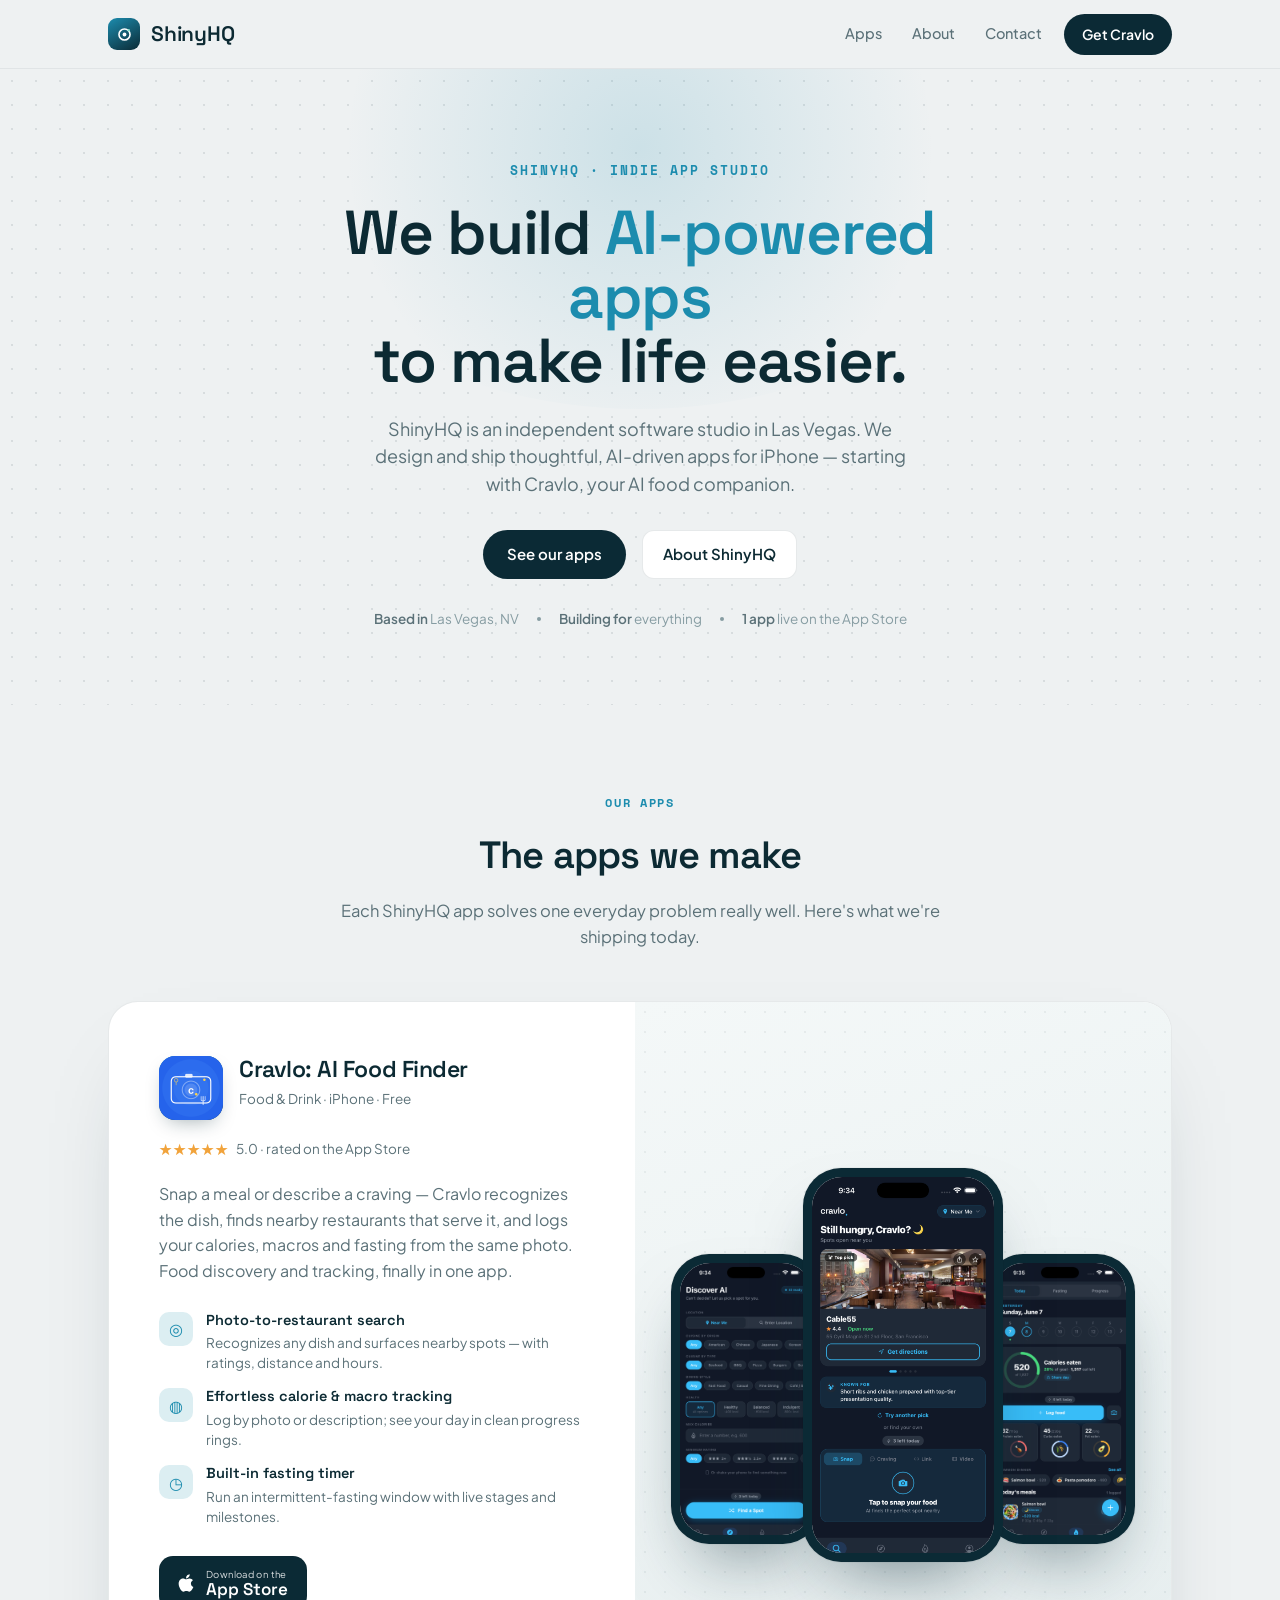
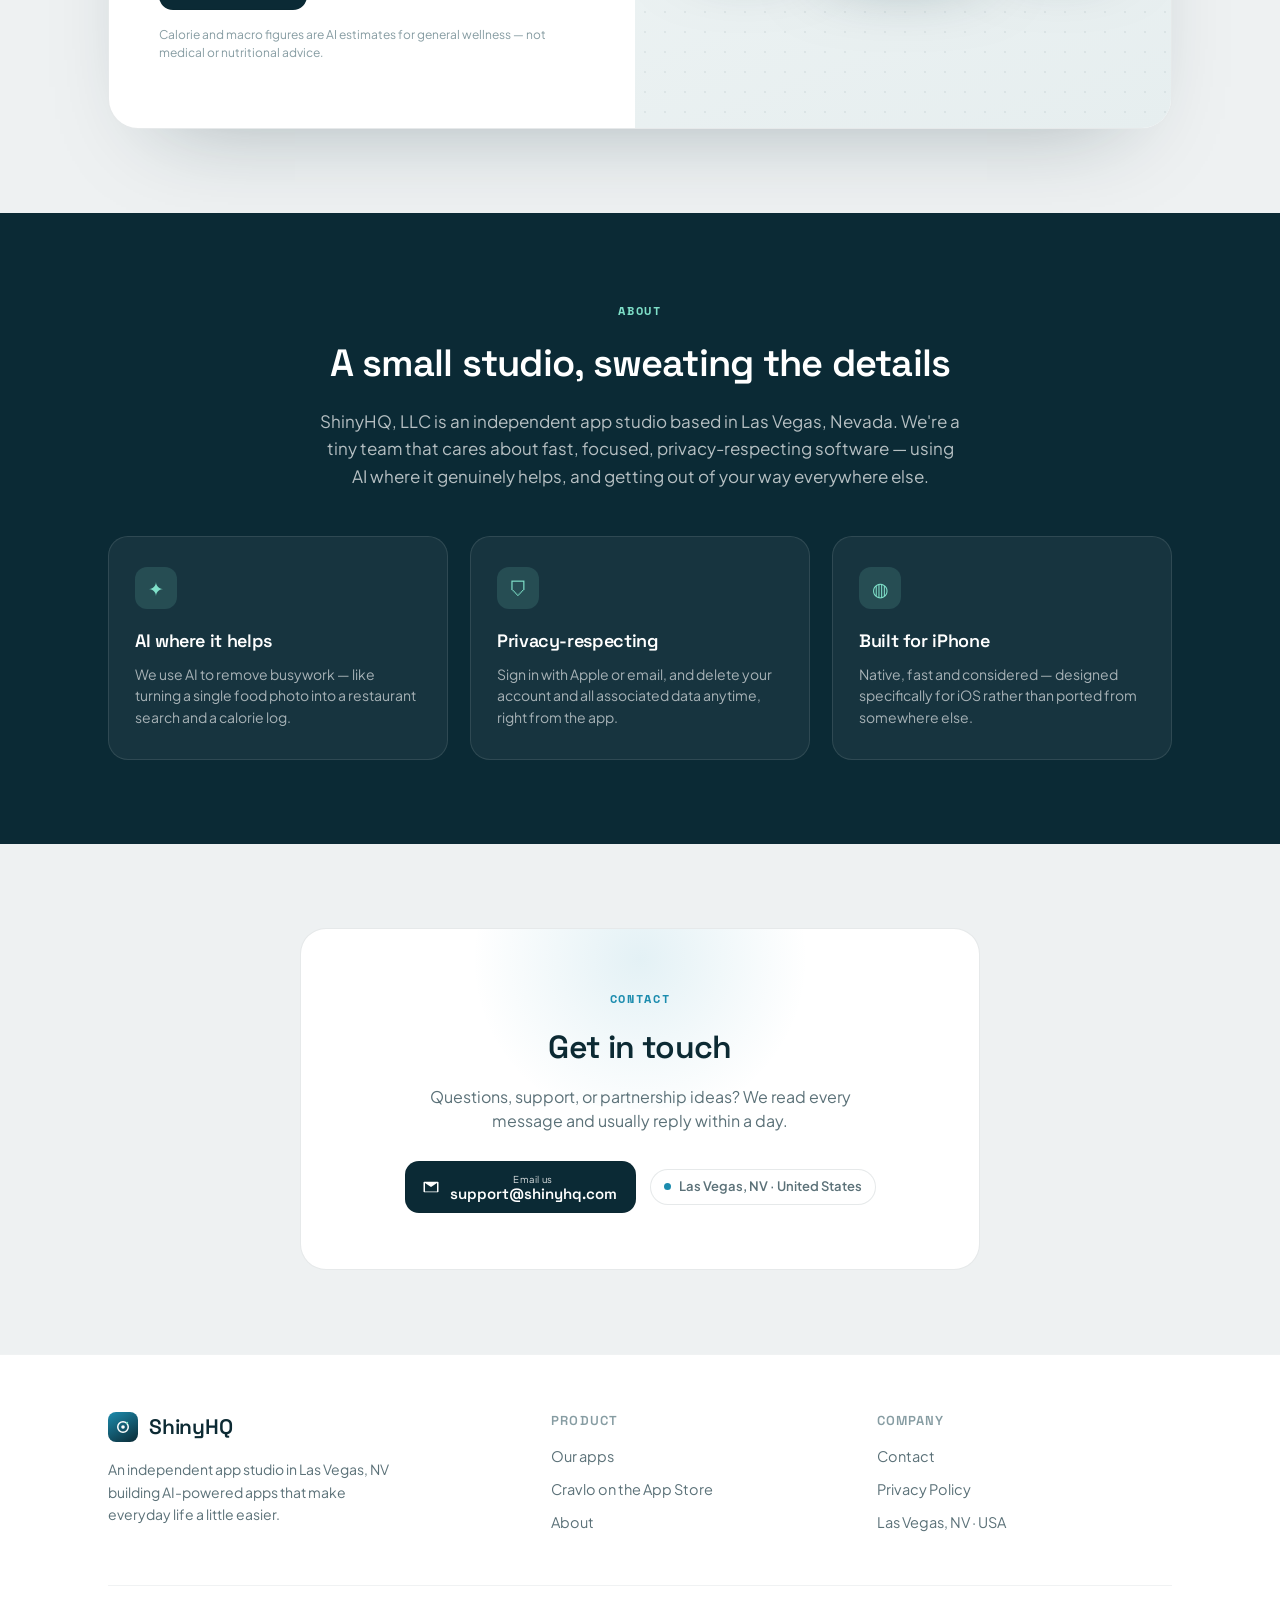
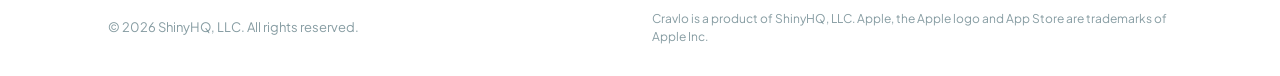
==== index.html @ 522a0149 "main html" ====
<!doctype html>
<html lang="en">
<head>
<meta charset="utf-8" />
<meta name="viewport" content="width=device-width, initial-scale=1" />
<title>ShinyHQ — We build AI-powered apps</title>
<meta name="description" content="ShinyHQ, LLC is an independent app studio in Las Vegas, NV building AI-powered apps that make everyday life easier. Maker of Cravlo: AI Food Finder." />
<link rel="preconnect" href="https://fonts.googleapis.com" />
<link rel="preconnect" href="https://fonts.gstatic.com" crossorigin />
<link href="https://fonts.googleapis.com/css2?family=Space+Grotesk:wght@400;500;600;700&family=Plus+Jakarta+Sans:wght@400;500;600;700&family=Space+Mono:wght@400;700&display=swap" rel="stylesheet" />
<link rel="icon" href="assets/favicon.svg" type="image/svg+xml" />
<link rel="apple-touch-icon" href="assets/cravlo-icon.png" />
<meta property="og:title" content="ShinyHQ — We build AI-powered apps" />
<meta property="og:description" content="An independent app studio in Las Vegas, NV. Maker of Cravlo: AI Food Finder." />
<meta property="og:type" content="website" />
<meta name="theme-color" content="#0B2A35" />
<!--
  ShinyHQ, LLC — standalone organization website for GitHub Pages.
  Self-contained: only relative assets (assets/*) + Google Fonts CDN.
  Just serve this folder as-is; index.html loads at the site root.
-->
<style>
  :root{
    --bg:#EEF1F2; --paper:#fff; --paper-2:#F6F8F8;
    --ink:#0C2A33; --ink-2:#5B7178; --ink-3:#869CA2;
    --navy:#0B2A35; --teal:#1C8CAE; --teal-soft:#DCEEF2;
    --mint:#7FE0C9; --line:rgba(12,42,51,.10); --line-2:rgba(12,42,51,.06);
    --maxw:1120px;
  }
  *{box-sizing:border-box}
  html{scroll-behavior:smooth}
  body{margin:0;font-family:'Plus Jakarta Sans',sans-serif;color:var(--ink);background:var(--bg);
    -webkit-font-smoothing:antialiased;line-height:1.5}
  a{text-decoration:none;color:inherit}
  h1,h2,h3{font-family:'Space Grotesk',sans-serif;font-weight:600;letter-spacing:-.02em;margin:0}
  .wrap{max-width:var(--maxw);margin:0 auto;padding:0 28px}
  .mono{font-family:'Space Mono',monospace}

  /* ---------- shared atoms ---------- */
  .mark{display:inline-flex;align-items:center;justify-content:center;
    background:linear-gradient(150deg,var(--teal),#0B2A35);flex-shrink:0}
  .wordmark{display:inline-flex;align-items:center;gap:11px;font-family:'Space Grotesk',sans-serif;
    font-weight:600;font-size:21px;letter-spacing:-.01em;color:var(--ink)}
  .badge{display:inline-flex;align-items:center;gap:10px;padding:10px 18px 10px 16px;border-radius:14px;
    background:var(--navy);border:1px solid rgba(0,0,0,.06);transition:transform .15s ease, box-shadow .15s ease}
  .badge:hover{transform:translateY(-1px);box-shadow:0 12px 26px -12px rgba(11,42,53,.5)}
  .badge svg{fill:#fff;flex-shrink:0}
  .badge .b-sm{display:block;font-size:9.5px;letter-spacing:.04em;color:rgba(255,255,255,.85)}
  .badge .b-lg{display:block;font-size:17px;font-weight:600;color:#fff;font-family:'Space Grotesk',sans-serif;line-height:1.05}
  .pill{display:inline-flex;align-items:center;gap:8px;background:var(--navy);color:#fff;font-size:14px;
    font-weight:600;padding:10px 18px;border-radius:999px;transition:transform .15s ease}
  .pill:hover{transform:translateY(-1px)}
  .chip{display:inline-flex;align-items:center;gap:8px;font-size:13px;font-weight:600;color:var(--ink-2);
    background:var(--paper);border:1px solid var(--line);padding:7px 13px;border-radius:999px}
  .dot{width:7px;height:7px;border-radius:50%;background:var(--teal);flex-shrink:0}

  /* ---------- nav ---------- */
  header.nav{position:sticky;top:0;z-index:40;background:rgba(238,241,242,.82);
    backdrop-filter:saturate(160%) blur(12px);border-bottom:1px solid var(--line-2)}
  .nav-in{display:flex;align-items:center;justify-content:space-between;height:68px}
  .nav-links{display:flex;align-items:center;gap:30px}
  .nav-links a{font-size:14.5px;font-weight:500;color:var(--ink-2);transition:color .15s}
  .nav-links a:hover{color:var(--ink)}
  .nav-right{display:flex;align-items:center;gap:22px}
  .nav-toggle{display:none;background:none;border:0;cursor:pointer;padding:6px}
  .nav-toggle span{display:block;width:22px;height:2px;background:var(--ink);margin:4px 0;border-radius:2px}

  /* ---------- hero ---------- */
  .hero{position:relative;overflow:hidden;text-align:center;padding:88px 0 76px;
    background-image:radial-gradient(var(--line) 1px,transparent 1px);background-size:24px 24px}
  .hero::before{content:"";position:absolute;top:-180px;left:50%;transform:translateX(-50%);
    width:760px;height:520px;border-radius:50%;
    background:radial-gradient(circle,rgba(28,140,174,.16),transparent 64%);pointer-events:none}
  .hero-in{position:relative;z-index:2;max-width:760px;margin:0 auto}
  .eyebrow{font-family:'Space Mono',monospace;font-size:12.5px;letter-spacing:.16em;color:var(--teal);font-weight:700}
  .hero h1{font-size:62px;line-height:1.03;margin:20px 0 0}
  .hero h1 em{font-style:normal;color:var(--teal)}
  .hero p{font-size:18px;line-height:1.55;color:var(--ink-2);max-width:540px;margin:22px auto 0}
  .hero-cta{display:flex;align-items:center;justify-content:center;gap:16px;margin-top:32px;flex-wrap:wrap}
  .ghost{display:inline-flex;align-items:center;gap:8px;font-size:15px;font-weight:600;color:var(--ink);
    padding:12px 20px;border-radius:12px;border:1px solid var(--line);background:var(--paper);transition:transform .15s, border-color .15s}
  .ghost:hover{transform:translateY(-1px);border-color:var(--teal)}
  .hero-meta{display:flex;align-items:center;justify-content:center;gap:18px;margin-top:30px;flex-wrap:wrap;
    font-size:13.5px;color:var(--ink-3)}
  .hero-meta b{color:var(--ink-2);font-weight:600}
  .meta-sep{width:4px;height:4px;border-radius:50%;background:var(--ink-3)}

  /* ---------- section frame ---------- */
  section.block{padding:84px 0}
  .sec-head{text-align:center;max-width:620px;margin:0 auto 52px}
  .sec-tag{font-family:'Space Mono',monospace;font-size:12px;letter-spacing:.14em;color:var(--teal);font-weight:700}
  .sec-head h2{font-size:38px;margin:14px 0 0}
  .sec-head p{font-size:16.5px;color:var(--ink-2);margin:14px 0 0;line-height:1.55}

  /* ---------- cravlo showcase card ---------- */
  .app-card{background:var(--paper);border:1px solid var(--line);border-radius:30px;overflow:hidden;
    display:grid;grid-template-columns:1fr 1.02fr;box-shadow:0 40px 90px -50px rgba(11,42,53,.35)}
  .app-info{padding:54px 50px}
  .app-id{display:flex;align-items:flex-start;gap:16px}
  .app-icon{width:64px;height:64px;border-radius:16px;overflow:hidden;flex-shrink:0;
    box-shadow:0 8px 20px -8px rgba(11,42,53,.4);background:linear-gradient(150deg,var(--teal),#0B2A35)}
  .app-id h3{font-size:23px;line-height:1.18;text-wrap:balance}
  .app-id .meta{font-size:13.5px;color:var(--ink-2);margin-top:6px}
  .stars{display:inline-flex;align-items:center;gap:7px;margin-top:18px;font-size:13.5px;color:var(--ink-2)}
  .stars .s{color:#F1A33B;letter-spacing:1px;font-size:15px}
  .app-desc{font-size:16px;line-height:1.6;color:var(--ink-2);margin:20px 0 0}
  .feat-list{display:flex;flex-direction:column;gap:14px;margin:26px 0 0}
  .feat{display:flex;gap:13px;align-items:flex-start}
  .feat .fi{width:34px;height:34px;border-radius:10px;background:var(--teal-soft);color:var(--teal);
    display:flex;align-items:center;justify-content:center;flex-shrink:0;font-size:16px}
  .feat b{display:block;font-family:'Space Grotesk',sans-serif;font-size:14.5px;font-weight:600}
  .feat span{display:block;font-size:13.5px;color:var(--ink-2);margin-top:2px;line-height:1.45}
  .app-actions{display:flex;align-items:center;gap:16px;margin-top:30px;flex-wrap:wrap}
  .app-note{font-size:12px;color:var(--ink-3);margin-top:16px;line-height:1.5}

  .app-art{position:relative;background:linear-gradient(160deg,#F4F8F8,#E6EEEF);
    display:flex;align-items:center;justify-content:center;padding:46px 20px;overflow:hidden}
  .app-art::before{content:"";position:absolute;inset:0;
    background-image:radial-gradient(rgba(12,42,51,.06) 1px,transparent 1px);background-size:20px 20px}
  .phones{position:relative;z-index:2;display:flex;align-items:flex-end;gap:0}
  .phone{position:relative;background:#0B2A35;border-radius:38px;padding:9px;flex-shrink:0;
    box-shadow:0 36px 70px -30px rgba(11,42,53,.55),0 0 0 1px rgba(0,0,0,.04)}
  .phone .screen{border-radius:30px;overflow:hidden;background:#fff;display:block}
  .phone .notch{display:none}
  .phone .screen img{width:100%;height:100%;object-fit:cover;object-position:top center;display:block}
  .app-icon img{width:100%;height:100%;object-fit:cover;display:block}
  .phone.lg{width:200px;z-index:2}
  .phone.lg .screen{width:182px;height:376px}
  .phone.sm{width:150px;margin-bottom:18px;z-index:1}
  .phone.sm .screen{width:132px;height:272px}
  .phones .phone.sm:first-child{margin-right:-18px}
  .phones .phone.sm:last-child{margin-left:-18px}

  /* ---------- about ---------- */
  .about{background:var(--navy);color:#fff;border-radius:0}
  .about .sec-tag{color:var(--mint)}
  .about h2{color:#fff}
  .about-grid{display:grid;grid-template-columns:repeat(3,1fr);gap:22px;margin-top:8px}
  .vcard{background:rgba(255,255,255,.05);border:1px solid rgba(255,255,255,.10);border-radius:20px;padding:30px 26px}
  .vcard .vi{width:42px;height:42px;border-radius:12px;background:rgba(127,224,201,.14);color:var(--mint);
    display:flex;align-items:center;justify-content:center;font-size:19px;margin-bottom:18px}
  .vcard h3{font-size:18px;color:#fff}
  .vcard p{font-size:14px;color:rgba(255,255,255,.62);margin:10px 0 0;line-height:1.55}
  .about-lead{max-width:640px;margin:0 auto 46px;text-align:center}
  .about-lead p{font-size:17px;color:rgba(255,255,255,.7);margin:16px 0 0;line-height:1.6}

  /* ---------- contact ---------- */
  .contact{text-align:center}
  .contact-card{background:var(--paper);border:1px solid var(--line);border-radius:26px;padding:56px 40px;
    max-width:680px;margin:0 auto;position:relative;overflow:hidden}
  .contact-card::before{content:"";position:absolute;top:-120px;left:50%;transform:translateX(-50%);
    width:420px;height:300px;border-radius:50%;background:radial-gradient(circle,rgba(28,140,174,.12),transparent 65%)}
  .contact-card>*{position:relative;z-index:2}
  .contact-card h2{font-size:32px}
  .contact-card p{font-size:16px;color:var(--ink-2);margin:14px auto 0;max-width:440px}
  .contact-actions{display:flex;align-items:center;justify-content:center;gap:14px;margin-top:28px;flex-wrap:wrap}

  /* ---------- footer ---------- */
  footer.ft{background:var(--paper);border-top:1px solid var(--line-2);padding:56px 0 30px}
  .ft-top{display:grid;grid-template-columns:1.4fr 1fr 1fr;gap:30px;padding-bottom:40px;border-bottom:1px solid var(--line-2)}
  .ft-brand p{font-size:14px;color:var(--ink-2);margin:16px 0 0;max-width:300px;line-height:1.6}
  .ft-col h4{font-family:'Space Grotesk',sans-serif;font-size:13px;font-weight:600;color:var(--ink-3);
    text-transform:uppercase;letter-spacing:.08em;margin:0 0 16px}
  .ft-col a{display:block;font-size:14.5px;color:var(--ink-2);margin-bottom:11px;transition:color .15s}
  .ft-col a:hover{color:var(--teal)}
  .ft-bot{display:flex;align-items:center;justify-content:space-between;gap:16px;padding-top:24px;flex-wrap:wrap}
  .ft-bot p{font-size:13px;color:var(--ink-3);margin:0}
  .ft-bot .legal{font-size:12px;color:var(--ink-3);max-width:520px;line-height:1.5}

  /* ---------- entrance: none (content is always visible) ---------- */

  /* ---------- responsive ---------- */
  @media(max-width:900px){
    .nav-links{display:none}
    .nav-toggle{display:block}
    .nav.open .nav-links{display:flex;position:absolute;top:68px;left:0;right:0;flex-direction:column;
      gap:0;background:var(--paper);border-bottom:1px solid var(--line);padding:8px 0}
    .nav.open .nav-links a{padding:14px 28px;width:100%}
    .hero h1{font-size:46px}
    .hero p{font-size:16.5px}
    .app-card{grid-template-columns:1fr}
    .app-info{padding:40px 30px}
    .app-art{padding:40px 16px}
    .phone.sm{display:none}
    .about-grid{grid-template-columns:1fr}
    .ft-top{grid-template-columns:1fr;gap:26px}
  }
  @media(max-width:520px){
    .wrap{padding:0 20px}
    .hero{padding:64px 0 56px}
    .hero h1{font-size:38px}
    .sec-head h2{font-size:30px}
    .phone.lg{width:188px}
    .phone.lg .screen{width:170px;height:350px}
  }
</style>
</head>
<body>

<!-- ============ NAV ============ -->
<header class="nav" id="nav">
  <div class="wrap nav-in">
    <a class="wordmark" href="#top" aria-label="ShinyHQ home">
      <span class="mark" style="width:32px;height:32px;border-radius:9px">
        <svg viewBox="0 0 24 24" width="19" height="19" aria-hidden="true">
          <circle cx="12" cy="12" r="7" fill="none" stroke="#fff" stroke-width="2"></circle>
          <circle cx="12" cy="12" r="2.4" fill="#fff"></circle>
          <circle cx="17.4" cy="6.6" r="1.5" fill="#7FE0C9"></circle>
        </svg>
      </span>
      ShinyHQ
    </a>
    <div class="nav-right">
      <nav class="nav-links">
        <a href="#apps">Apps</a>
        <a href="#about">About</a>
        <a href="#contact">Contact</a>
      </nav>
      <a class="pill" href="https://apps.apple.com/us/app/cravlo-ai-food-finder/id6770205454" target="_blank" rel="noopener">Get Cravlo</a>
      <button class="nav-toggle" id="navToggle" aria-label="Menu"><span></span><span></span><span></span></button>
    </div>
  </div>
</header>

<a id="top"></a>

<!-- ============ HERO ============ -->
<section class="hero">
  <div class="wrap hero-in">
    <span class="eyebrow" data-rv>SHINYHQ · INDIE APP STUDIO</span>
    <h1 data-rv>We build <em>AI-powered apps</em><br />to make life easier.</h1>
    <p data-rv>ShinyHQ is an independent software studio in Las Vegas. We design and ship thoughtful, AI-driven apps for iPhone — starting with Cravlo, your AI food companion.</p>
    <div class="hero-cta" data-rv>
      <a class="pill" href="#apps" style="padding:13px 24px;font-size:15px">See our apps</a>
      <a class="ghost" href="#about">About ShinyHQ</a>
    </div>
    <div class="hero-meta" data-rv>
      <span><b>Based in</b> Las Vegas, NV</span>
      <span class="meta-sep"></span>
      <span><b>Building for</b> everything</span>
      <span class="meta-sep"></span>
      <span><b>1 app</b> live on the App Store</span>
    </div>
  </div>
</section>

<!-- ============ APPS ============ -->
<section class="block" id="apps">
  <div class="wrap">
    <div class="sec-head" data-rv>
      <span class="sec-tag">OUR APPS</span>
      <h2>The apps we make</h2>
      <p>Each ShinyHQ app solves one everyday problem really well. Here's what we're shipping today.</p>
    </div>

    <div class="app-card" data-rv>
      <div class="app-info">
        <div class="app-id">
          <span class="app-icon">
            <img src="assets/cravlo-icon.png" alt="Cravlo app icon" />
          </span>
          <div>
            <h3>Cravlo: AI Food Finder</h3>
            <div class="meta">Food &amp; Drink · iPhone · Free</div>
          </div>
        </div>

        <div class="stars"><span class="s">★★★★★</span> 5.0 · rated on the App Store</div>

        <p class="app-desc">Snap a meal or describe a craving — Cravlo recognizes the dish, finds nearby restaurants that serve it, and logs your calories, macros and fasting from the same photo. Food discovery and tracking, finally in one app.</p>

        <div class="feat-list">
          <div class="feat">
            <span class="fi">◎</span>
            <div><b>Photo-to-restaurant search</b><span>Recognizes any dish and surfaces nearby spots — with ratings, distance and hours.</span></div>
          </div>
          <div class="feat">
            <span class="fi">◍</span>
            <div><b>Effortless calorie &amp; macro tracking</b><span>Log by photo or description; see your day in clean progress rings.</span></div>
          </div>
          <div class="feat">
            <span class="fi">◷</span>
            <div><b>Built-in fasting timer</b><span>Run an intermittent-fasting window with live stages and milestones.</span></div>
          </div>
        </div>

        <div class="app-actions">
          <a class="badge" href="https://apps.apple.com/us/app/cravlo-ai-food-finder/id6770205454" target="_blank" rel="noopener" aria-label="Download Cravlo on the App Store">
            <svg viewBox="0 0 384 512" width="20" height="20" aria-hidden="true"><path d="M318.7 268.7c-.2-36.7 16.4-64.4 50-84.8-18.8-26.9-47.2-41.7-84.7-44.6-35.5-2.8-74.3 20.7-88.5 20.7-15 0-49.4-19.7-76.4-19.7C63.3 141.2 4 184.8 4 273.5q0 39.3 14.4 81.2c12.8 36.7 59 126.7 107.2 125.2 25.2-.6 43-17.9 75.8-17.9 31.8 0 48.3 17.9 76.4 17.9 48.6-.7 90.4-82.5 102.6-119.3-65.2-30.7-61.7-90-61.7-91.9zm-56.6-164.2c27.3-32.4 24.8-61.9 24-72.5-24.1 1.4-52 16.4-67.9 34.9-17.5 19.8-27.8 44.3-25.6 71.9 26.1 2 49.9-11.4 69.5-34.3z"></path></svg>
            <span><span class="b-sm">Download on the</span><span class="b-lg">App Store</span></span>
          </a>
        </div>
        <p class="app-note">Calorie and macro figures are AI estimates for general wellness — not medical or nutritional advice.</p>
      </div>

      <div class="app-art">
        <div class="phones">
          <div class="phone sm">
            <div class="screen"><img src="assets/cravlo-discover.png" alt="Cravlo Discover AI screen" /></div>
          </div>
          <div class="phone lg">
            <div class="screen"><img src="assets/cravlo-home.png" alt="Cravlo home screen" /></div>
          </div>
          <div class="phone sm">
            <div class="screen"><img src="assets/cravlo-tracking.png" alt="Cravlo calorie tracking screen" /></div>
          </div>
        </div>
      </div>
    </div>
  </div>
</section>

<!-- ============ ABOUT ============ -->
<section class="block about" id="about">
  <div class="wrap">
    <div class="about-lead" data-rv>
      <span class="sec-tag">ABOUT</span>
      <h2 style="font-size:38px;margin-top:14px">A small studio, sweating the details</h2>
      <p>ShinyHQ, LLC is an independent app studio based in Las Vegas, Nevada. We're a tiny team that cares about fast, focused, privacy-respecting software — using AI where it genuinely helps, and getting out of your way everywhere else.</p>
    </div>
    <div class="about-grid">
      <div class="vcard" data-rv>
        <div class="vi">✦</div>
        <h3>AI where it helps</h3>
        <p>We use AI to remove busywork — like turning a single food photo into a restaurant search and a calorie log.</p>
      </div>
      <div class="vcard" data-rv>
        <div class="vi">⛉</div>
        <h3>Privacy-respecting</h3>
        <p>Sign in with Apple or email, and delete your account and all associated data anytime, right from the app.</p>
      </div>
      <div class="vcard" data-rv>
        <div class="vi">◍</div>
        <h3>Built for iPhone</h3>
        <p>Native, fast and considered — designed specifically for iOS rather than ported from somewhere else.</p>
      </div>
    </div>
  </div>
</section>

<!-- ============ CONTACT ============ -->
<section class="block contact" id="contact">
  <div class="wrap">
    <div class="contact-card" data-rv>
      <span class="sec-tag">CONTACT</span>
      <h2 style="margin-top:14px">Get in touch</h2>
      <p>Questions, support, or partnership ideas? We read every message and usually reply within a day.</p>
      <div class="contact-actions">
        <a class="badge" href="mailto:support@shinyhq.com" style="background:var(--navy)">
          <svg viewBox="0 0 24 24" width="18" height="18" aria-hidden="true"><path d="M3 5h18a1 1 0 0 1 1 1v12a1 1 0 0 1-1 1H3a1 1 0 0 1-1-1V6a1 1 0 0 1 1-1zm9 7L4 6.8V18h16V6.8L12 12z" fill="#fff"></path></svg>
          <span><span class="b-sm">Email us</span><span class="b-lg" style="font-size:15px">support@shinyhq.com</span></span>
        </a>
        <span class="chip"><span class="dot"></span>Las Vegas, NV · United States</span>
      </div>
    </div>
  </div>
</section>

<!-- ============ FOOTER ============ -->
<footer class="ft">
  <div class="wrap">
    <div class="ft-top">
      <div class="ft-brand">
        <a class="wordmark" href="#top">
          <span class="mark" style="width:30px;height:30px;border-radius:8px">
            <svg viewBox="0 0 24 24" width="18" height="18" aria-hidden="true">
              <circle cx="12" cy="12" r="7" fill="none" stroke="#fff" stroke-width="2"></circle>
              <circle cx="12" cy="12" r="2.4" fill="#fff"></circle>
              <circle cx="17.4" cy="6.6" r="1.5" fill="#7FE0C9"></circle>
            </svg>
          </span>
          ShinyHQ
        </a>
        <p>An independent app studio in Las Vegas, NV building AI-powered apps that make everyday life a little easier.</p>
      </div>
      <div class="ft-col">
        <h4>Product</h4>
        <a href="#apps">Our apps</a>
        <a href="https://apps.apple.com/us/app/cravlo-ai-food-finder/id6770205454" target="_blank" rel="noopener">Cravlo on the App Store</a>
        <a href="#about">About</a>
      </div>
      <div class="ft-col">
        <h4>Company</h4>
        <a href="mailto:support@shinyhq.com">Contact</a>
        <a href="https://cravlo-api.fly.dev/privacy" target="_blank" rel="noopener">Privacy Policy</a>
        <span style="display:block;font-size:14.5px;color:var(--ink-2);margin-bottom:11px">Las Vegas, NV · USA</span>
      </div>
    </div>
    <div class="ft-bot">
      <p>© <span id="yr">2026</span> ShinyHQ, LLC. All rights reserved.</p>
      <p class="legal">Cravlo is a product of ShinyHQ, LLC. Apple, the Apple logo and App Store are trademarks of Apple Inc.</p>
    </div>
  </div>
</footer>

<script>
  // year
  document.getElementById('yr').textContent = new Date().getFullYear();

  // mobile nav
  var nav = document.getElementById('nav'), tog = document.getElementById('navToggle');
  tog.addEventListener('click', function(){ nav.classList.toggle('open'); });
  nav.querySelectorAll('.nav-links a').forEach(function(a){
    a.addEventListener('click', function(){ nav.classList.remove('open'); });
  });

  // mobile nav close on link tap (handled above)
</script>
</body>
</html>
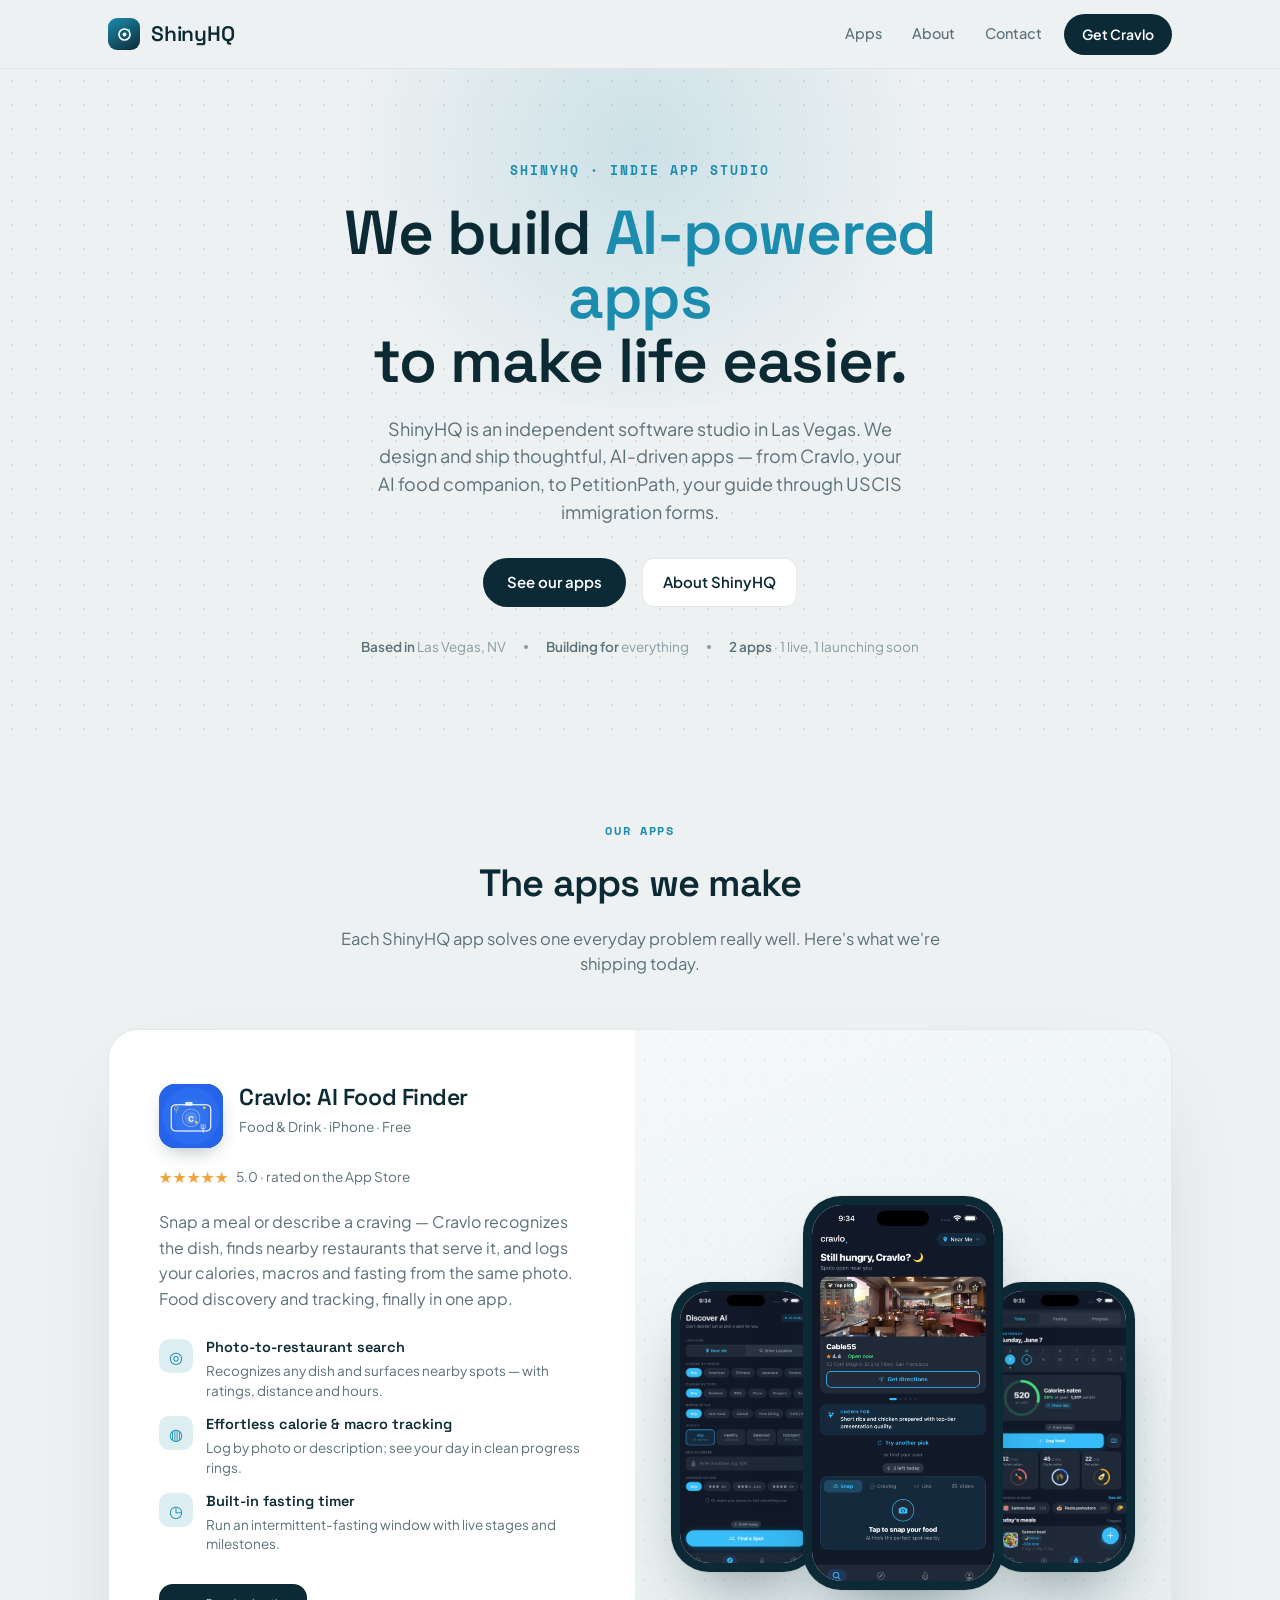
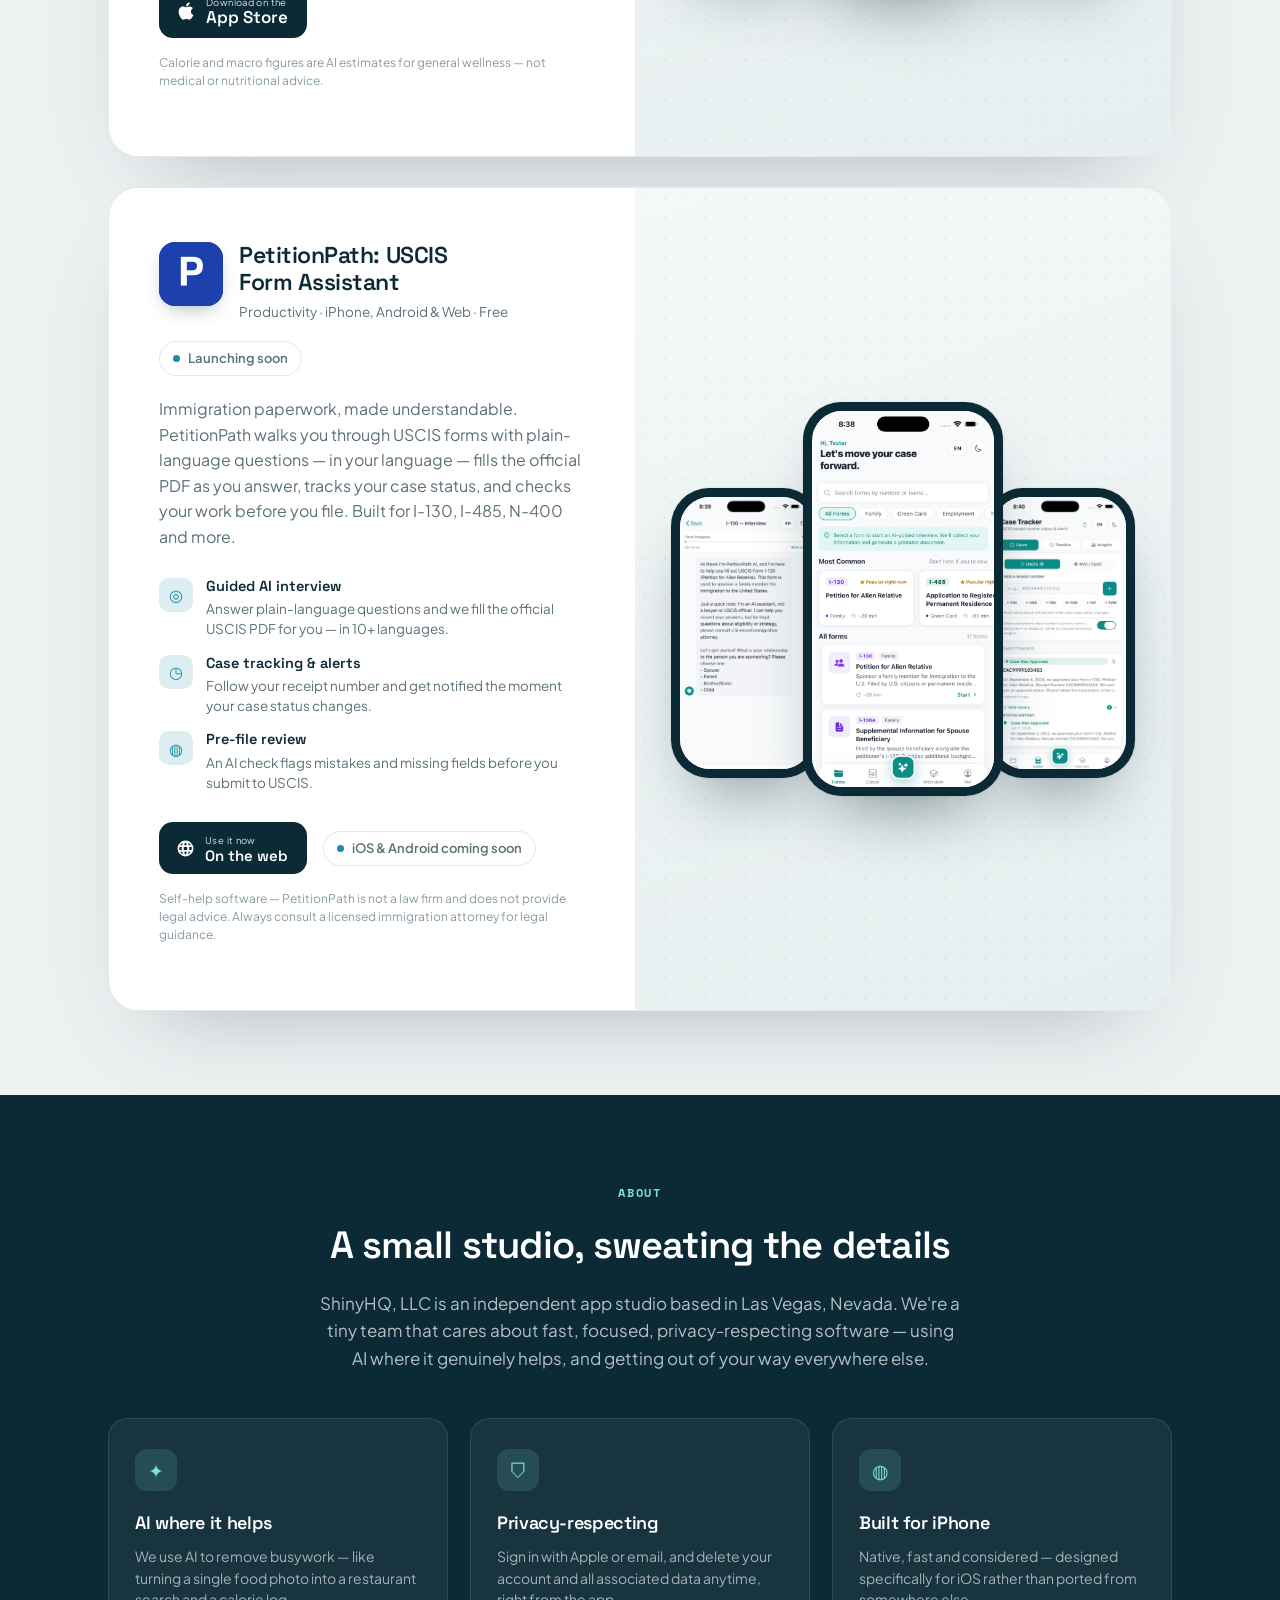
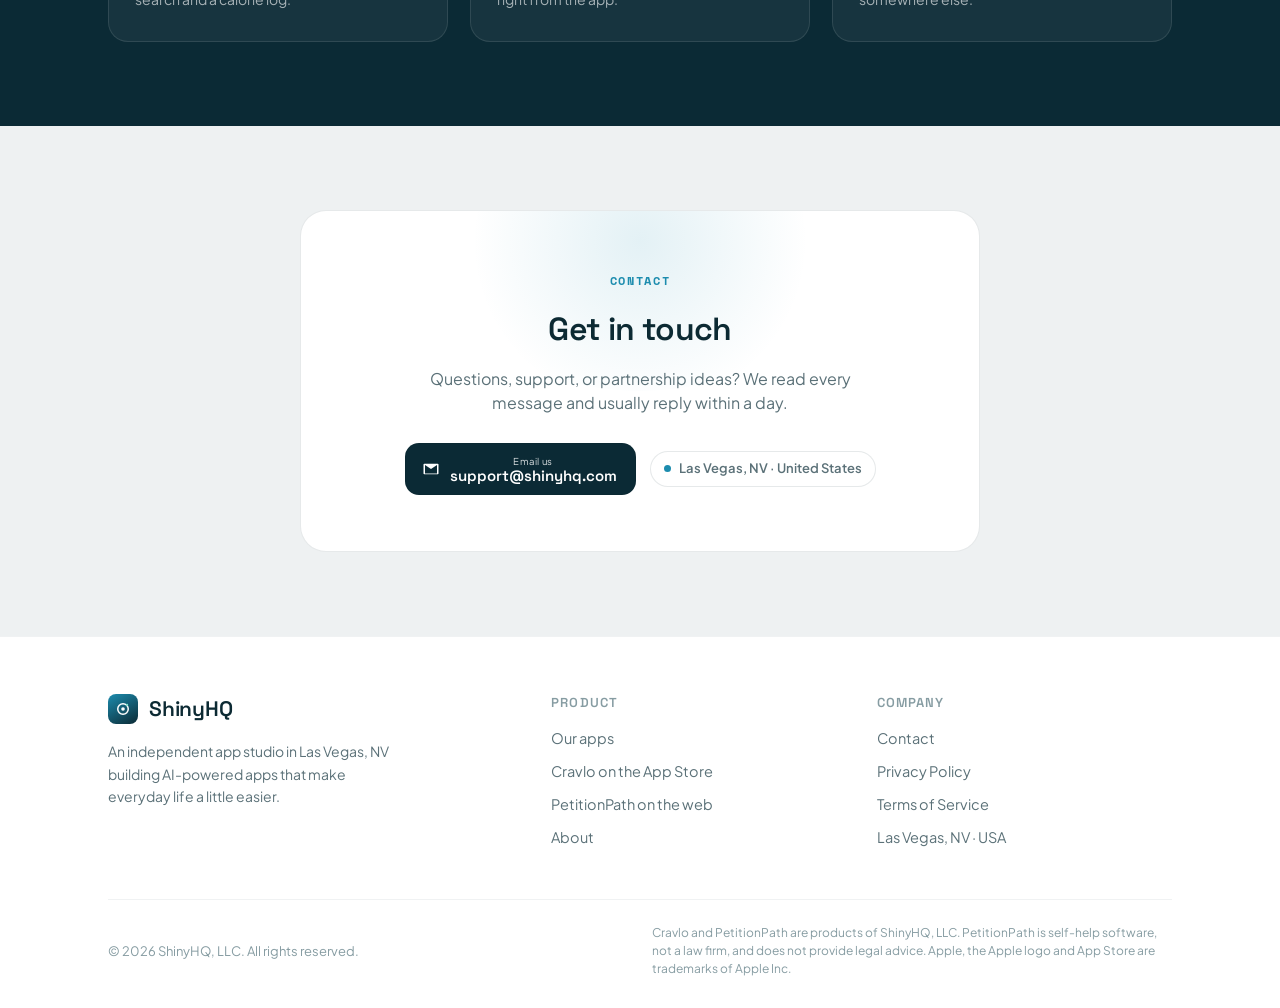
==== commit 5332265f: "Add PetitionPath app + ShinyHQ privacy & terms - Add a PetitionPath app-card to the landing page (re" ====
--- a/index.html
+++ b/index.html
@@ -4,14 +4,14 @@
 <meta charset="utf-8" />
 <meta name="viewport" content="width=device-width, initial-scale=1" />
 <title>ShinyHQ — We build AI-powered apps</title>
-<meta name="description" content="ShinyHQ, LLC is an independent app studio in Las Vegas, NV building AI-powered apps that make everyday life easier. Maker of Cravlo: AI Food Finder." />
+<meta name="description" content="ShinyHQ, LLC is an independent app studio in Las Vegas, NV building AI-powered apps that make everyday life easier. Maker of Cravlo (AI Food Finder) and PetitionPath (USCIS immigration form assistant)." />
 <link rel="preconnect" href="https://fonts.googleapis.com" />
 <link rel="preconnect" href="https://fonts.gstatic.com" crossorigin />
 <link href="https://fonts.googleapis.com/css2?family=Space+Grotesk:wght@400;500;600;700&family=Plus+Jakarta+Sans:wght@400;500;600;700&family=Space+Mono:wght@400;700&display=swap" rel="stylesheet" />
 <link rel="icon" href="assets/favicon.svg" type="image/svg+xml" />
 <link rel="apple-touch-icon" href="assets/cravlo-icon.png" />
 <meta property="og:title" content="ShinyHQ — We build AI-powered apps" />
-<meta property="og:description" content="An independent app studio in Las Vegas, NV. Maker of Cravlo: AI Food Finder." />
+<meta property="og:description" content="An independent app studio in Las Vegas, NV. Maker of Cravlo: AI Food Finder and PetitionPath: USCIS Form Assistant." />
 <meta property="og:type" content="website" />
 <meta name="theme-color" content="#0B2A35" />
 <!--
@@ -229,7 +229,7 @@
   <div class="wrap hero-in">
     <span class="eyebrow" data-rv>SHINYHQ · INDIE APP STUDIO</span>
     <h1 data-rv>We build <em>AI-powered apps</em><br />to make life easier.</h1>
-    <p data-rv>ShinyHQ is an independent software studio in Las Vegas. We design and ship thoughtful, AI-driven apps for iPhone — starting with Cravlo, your AI food companion.</p>
+    <p data-rv>ShinyHQ is an independent software studio in Las Vegas. We design and ship thoughtful, AI-driven apps — from Cravlo, your AI food companion, to PetitionPath, your guide through USCIS immigration forms.</p>
     <div class="hero-cta" data-rv>
       <a class="pill" href="#apps" style="padding:13px 24px;font-size:15px">See our apps</a>
       <a class="ghost" href="#about">About ShinyHQ</a>
@@ -239,7 +239,7 @@
       <span class="meta-sep"></span>
       <span><b>Building for</b> everything</span>
       <span class="meta-sep"></span>
-      <span><b>1 app</b> live on the App Store</span>
+      <span><b>2 apps</b> · 1 live, 1 launching soon</span>
     </div>
   </div>
 </section>
@@ -303,6 +303,63 @@
           </div>
           <div class="phone sm">
             <div class="screen"><img src="assets/cravlo-tracking.png" alt="Cravlo calorie tracking screen" /></div>
+          </div>
+        </div>
+      </div>
+    </div>
+
+    <div class="app-card" data-rv style="margin-top:30px">
+      <div class="app-info">
+        <div class="app-id">
+          <span class="app-icon">
+            <img src="assets/petitionpath-icon.png" alt="PetitionPath app icon" />
+          </span>
+          <div>
+            <h3>PetitionPath: USCIS Form Assistant</h3>
+            <div class="meta">Productivity · iPhone, Android &amp; Web · Free</div>
+          </div>
+        </div>
+
+        <div style="margin-top:18px"><span class="chip"><span class="dot"></span>Launching soon</span></div>
+
+        <p class="app-desc">Immigration paperwork, made understandable. PetitionPath walks you through USCIS forms with plain-language questions — in your language — fills the official PDF as you answer, tracks your case status, and checks your work before you file. Built for I-130, I-485, N-400 and more.</p>
+
+        <div class="feat-list">
+          <div class="feat">
+            <span class="fi">◎</span>
+            <div><b>Guided AI interview</b><span>Answer plain-language questions and we fill the official USCIS PDF for you — in 10+ languages.</span></div>
+          </div>
+          <div class="feat">
+            <span class="fi">◷</span>
+            <div><b>Case tracking &amp; alerts</b><span>Follow your receipt number and get notified the moment your case status changes.</span></div>
+          </div>
+          <div class="feat">
+            <span class="fi">◍</span>
+            <div><b>Pre-file review</b><span>An AI check flags mistakes and missing fields before you submit to USCIS.</span></div>
+          </div>
+        </div>
+
+        <div class="app-actions">
+          <!-- TODO: confirm the public web URL (currently the brand domain); swap to the App Store badge once iOS is live. -->
+          <a class="badge" href="https://petitionpath.app" target="_blank" rel="noopener" aria-label="Open PetitionPath on the web">
+            <svg viewBox="0 0 24 24" width="19" height="19" aria-hidden="true"><path d="M12 2a10 10 0 1 0 0 20 10 10 0 0 0 0-20zm6.9 6h-2.6a15.7 15.7 0 0 0-1.2-3.3A8 8 0 0 1 18.9 8zM12 4.1c.8 1.1 1.4 2.5 1.7 3.9h-3.4C10.6 6.6 11.2 5.2 12 4.1zM4.3 14a8 8 0 0 1 0-4h3a17.6 17.6 0 0 0 0 4zm.8 2h2.6c.3 1.2.7 2.3 1.2 3.3A8 8 0 0 1 5.1 16zm2.6-8H5.1a8 8 0 0 1 3.6-3.3C8.3 5.7 7.9 6.8 7.7 8zM12 19.9c-.8-1.1-1.4-2.5-1.7-3.9h3.4c-.3 1.4-.9 2.8-1.7 3.9zm2.1-5.9H9.9a15.3 15.3 0 0 1 0-4h4.2a15.3 15.3 0 0 1 0 4zm.8 5.3c.5-1 .9-2.1 1.2-3.3h2.6a8 8 0 0 1-3.8 3.3zM16.7 14a17.6 17.6 0 0 0 0-4h3a8 8 0 0 1 0 4z" fill="#fff"/></svg>
+            <span><span class="b-sm">Use it now</span><span class="b-lg" style="font-size:15px">On the web</span></span>
+          </a>
+          <span class="chip"><span class="dot"></span>iOS &amp; Android coming soon</span>
+        </div>
+        <p class="app-note">Self-help software — PetitionPath is not a law firm and does not provide legal advice. Always consult a licensed immigration attorney for legal guidance.</p>
+      </div>
+
+      <div class="app-art">
+        <div class="phones">
+          <div class="phone sm">
+            <div class="screen"><img src="assets/petitionpath-interview.png" alt="PetitionPath AI form interview screen" /></div>
+          </div>
+          <div class="phone lg">
+            <div class="screen"><img src="assets/petitionpath-home.png" alt="PetitionPath home screen" /></div>
+          </div>
+          <div class="phone sm">
+            <div class="screen"><img src="assets/petitionpath-tracking.png" alt="PetitionPath case tracker screen" /></div>
           </div>
         </div>
       </div>
@@ -377,18 +434,20 @@
         <h4>Product</h4>
         <a href="#apps">Our apps</a>
         <a href="https://apps.apple.com/us/app/cravlo-ai-food-finder/id6770205454" target="_blank" rel="noopener">Cravlo on the App Store</a>
+        <a href="https://petitionpath.app" target="_blank" rel="noopener">PetitionPath on the web</a>
         <a href="#about">About</a>
       </div>
       <div class="ft-col">
         <h4>Company</h4>
         <a href="mailto:support@shinyhq.com">Contact</a>
-        <a href="https://cravlo-api.fly.dev/privacy" target="_blank" rel="noopener">Privacy Policy</a>
+        <a href="privacy.html">Privacy Policy</a>
+        <a href="terms.html">Terms of Service</a>
         <span style="display:block;font-size:14.5px;color:var(--ink-2);margin-bottom:11px">Las Vegas, NV · USA</span>
       </div>
     </div>
     <div class="ft-bot">
       <p>© <span id="yr">2026</span> ShinyHQ, LLC. All rights reserved.</p>
-      <p class="legal">Cravlo is a product of ShinyHQ, LLC. Apple, the Apple logo and App Store are trademarks of Apple Inc.</p>
+      <p class="legal">Cravlo and PetitionPath are products of ShinyHQ, LLC. PetitionPath is self-help software, not a law firm, and does not provide legal advice. Apple, the Apple logo and App Store are trademarks of Apple Inc.</p>
     </div>
   </div>
 </footer>
